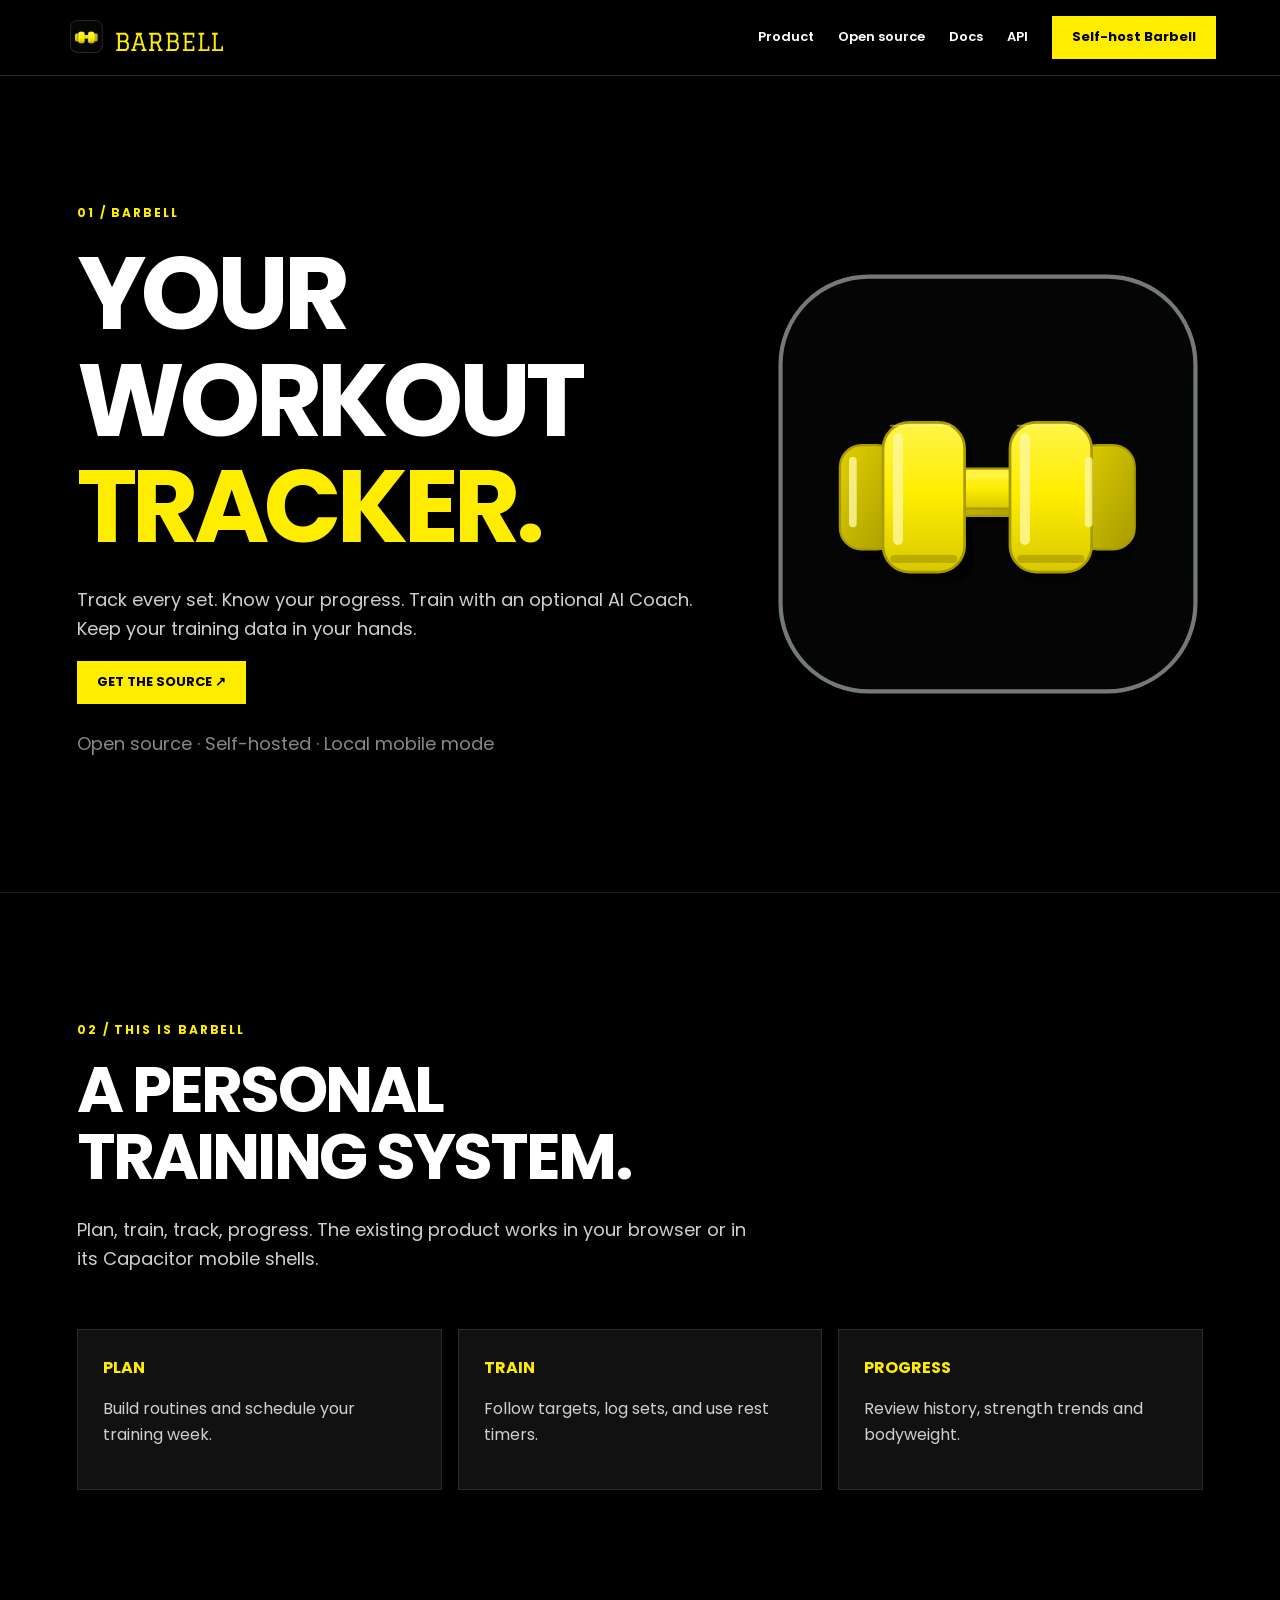
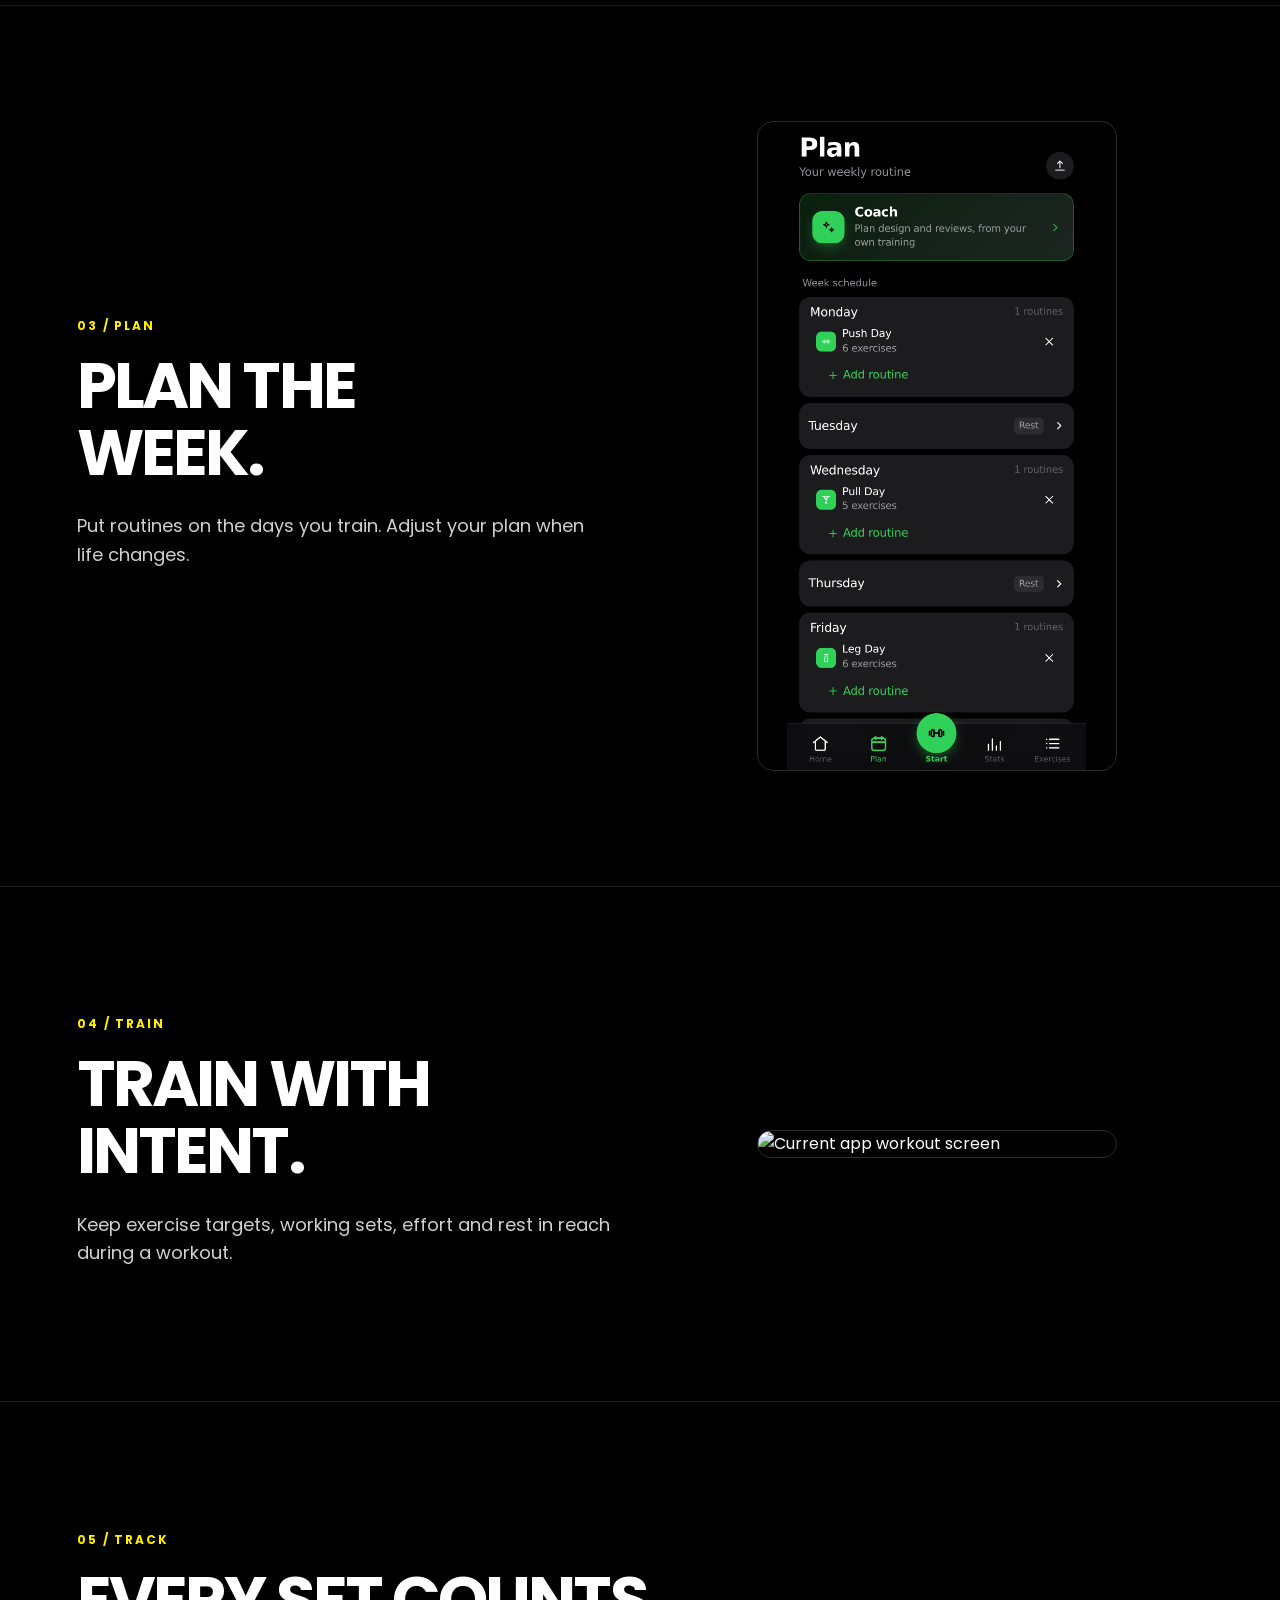
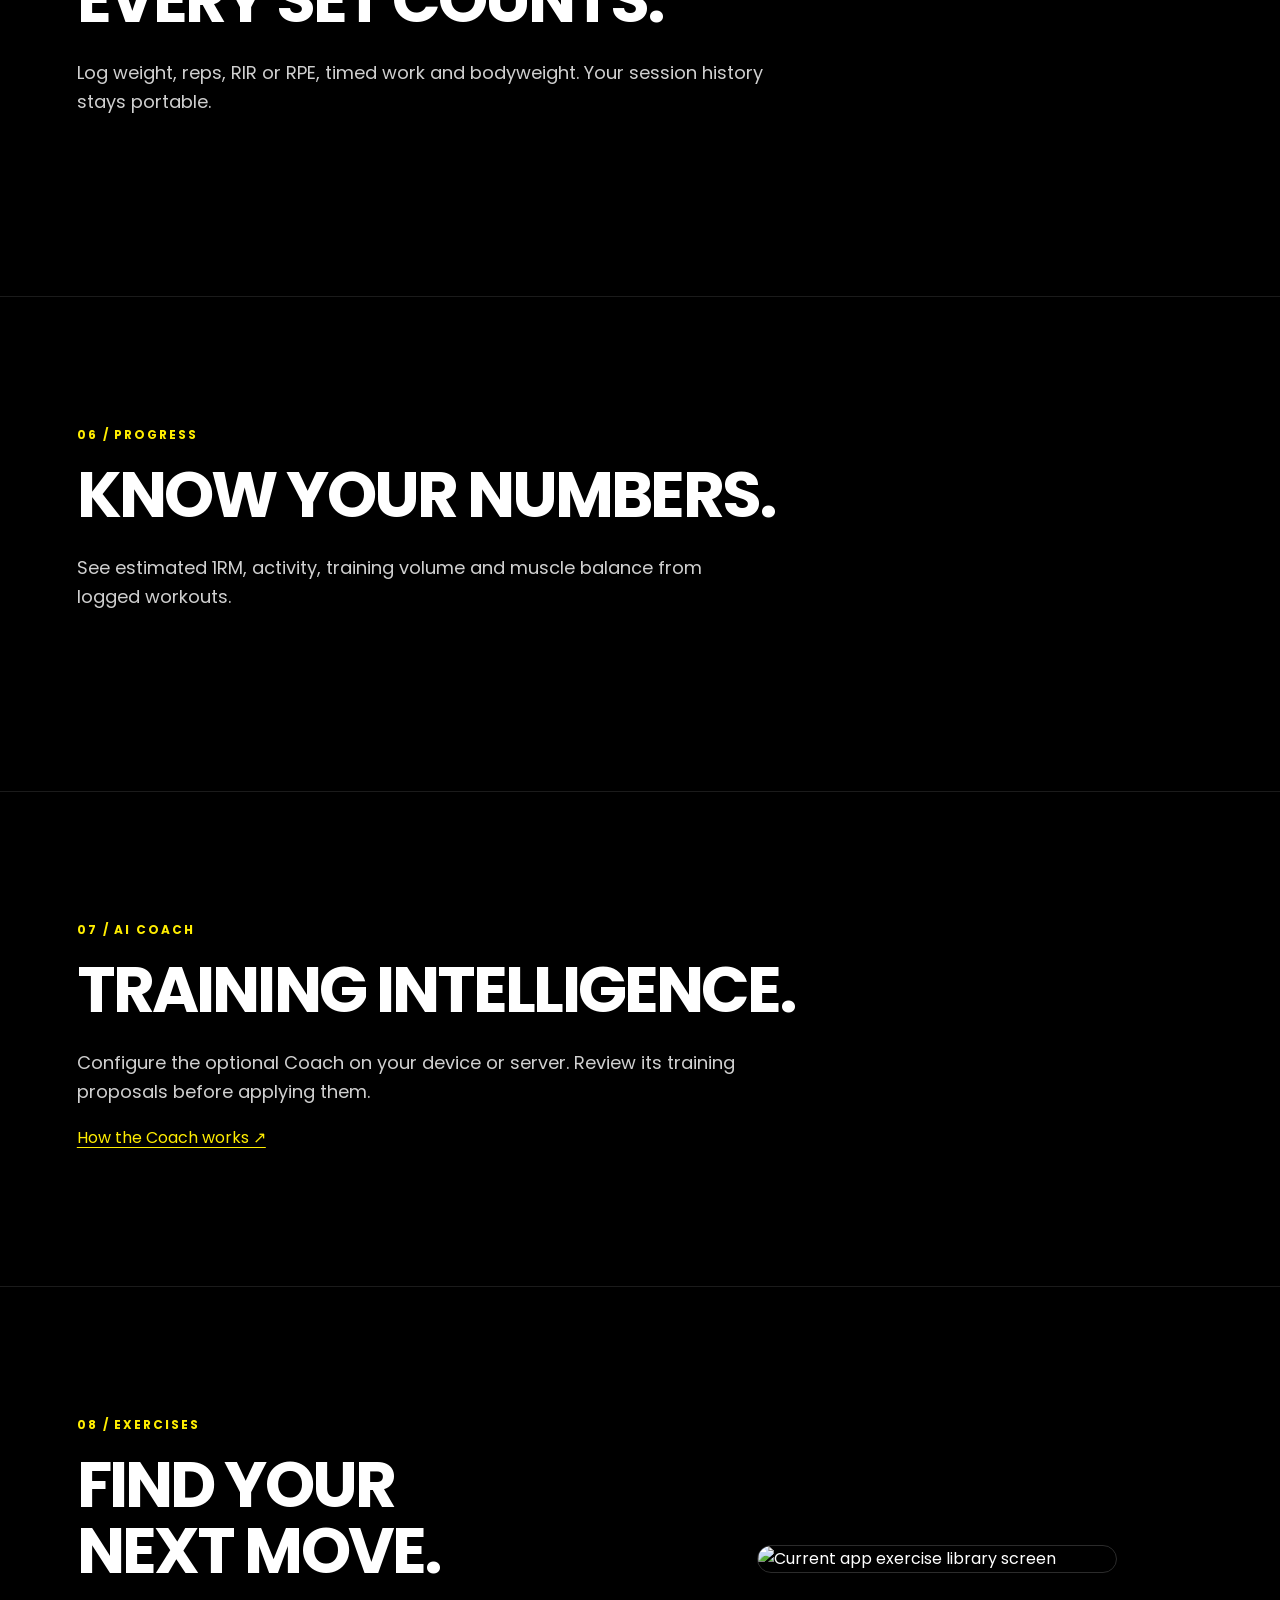
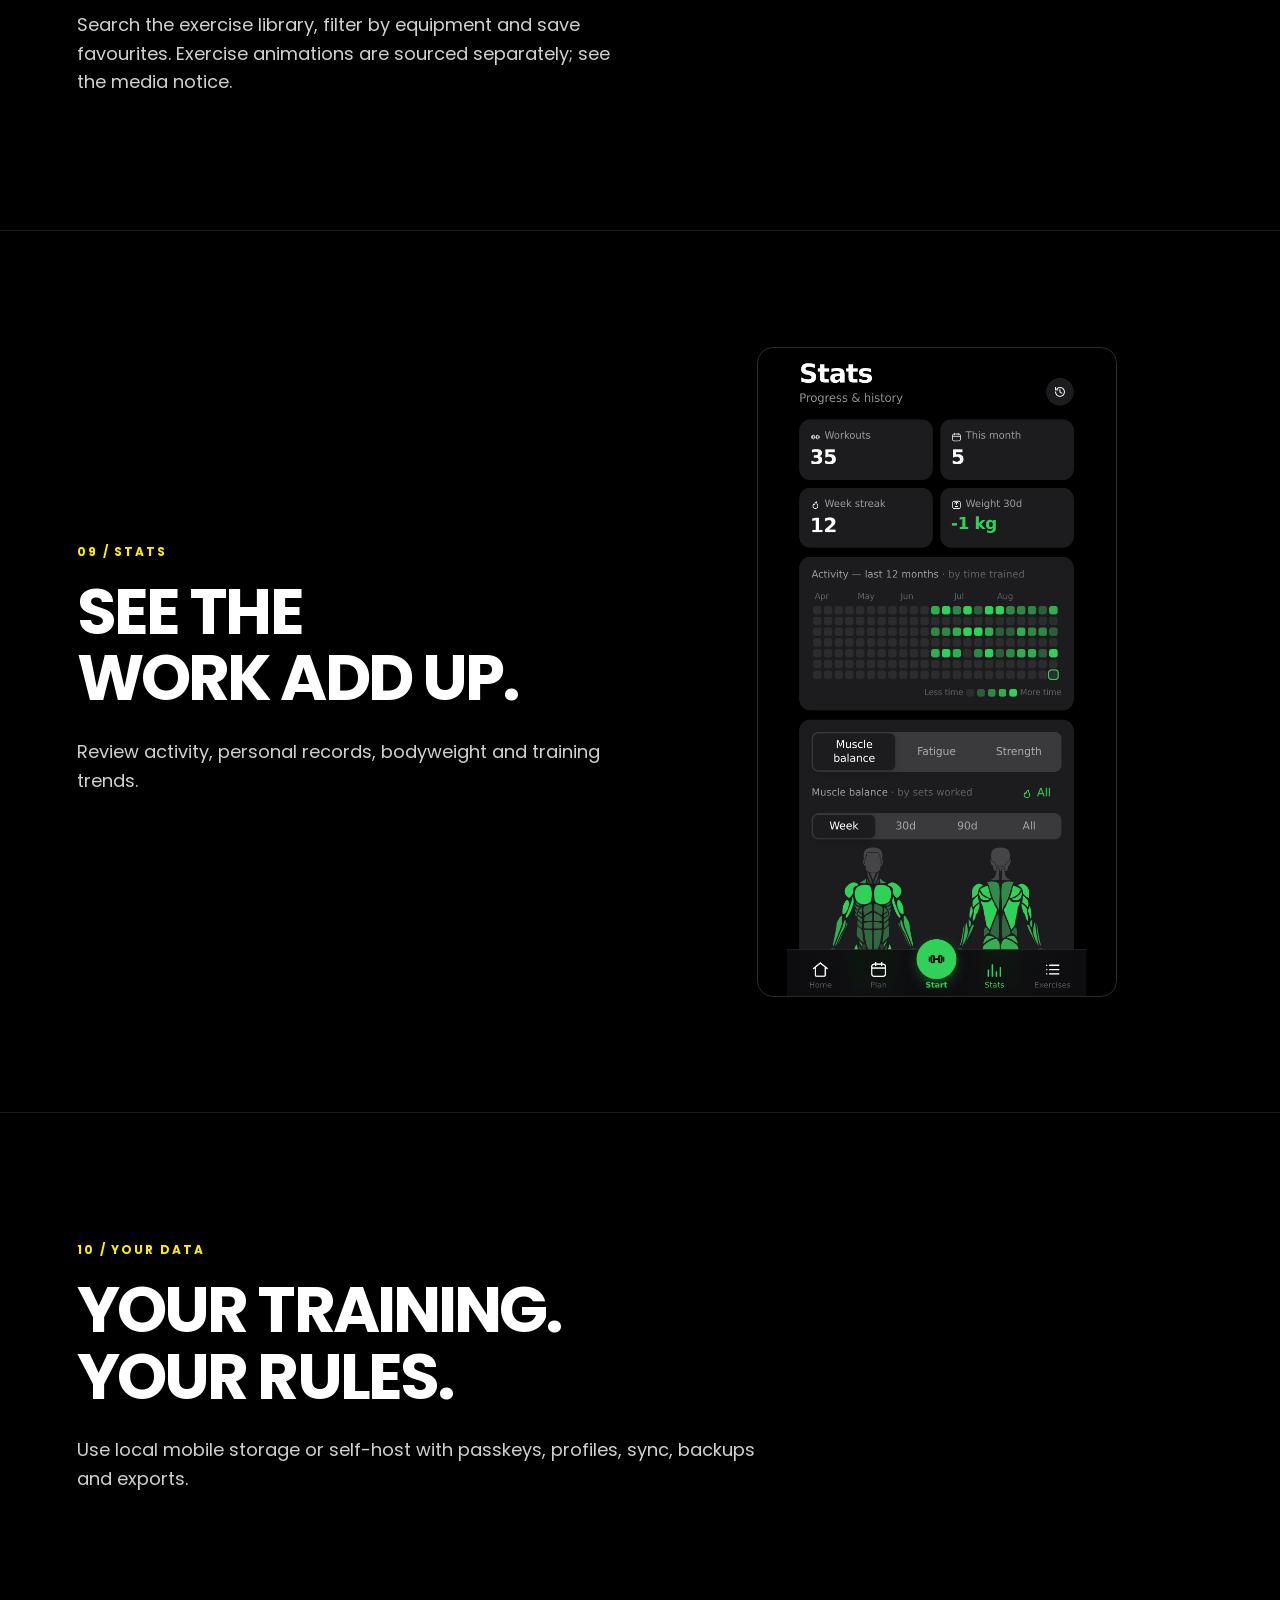
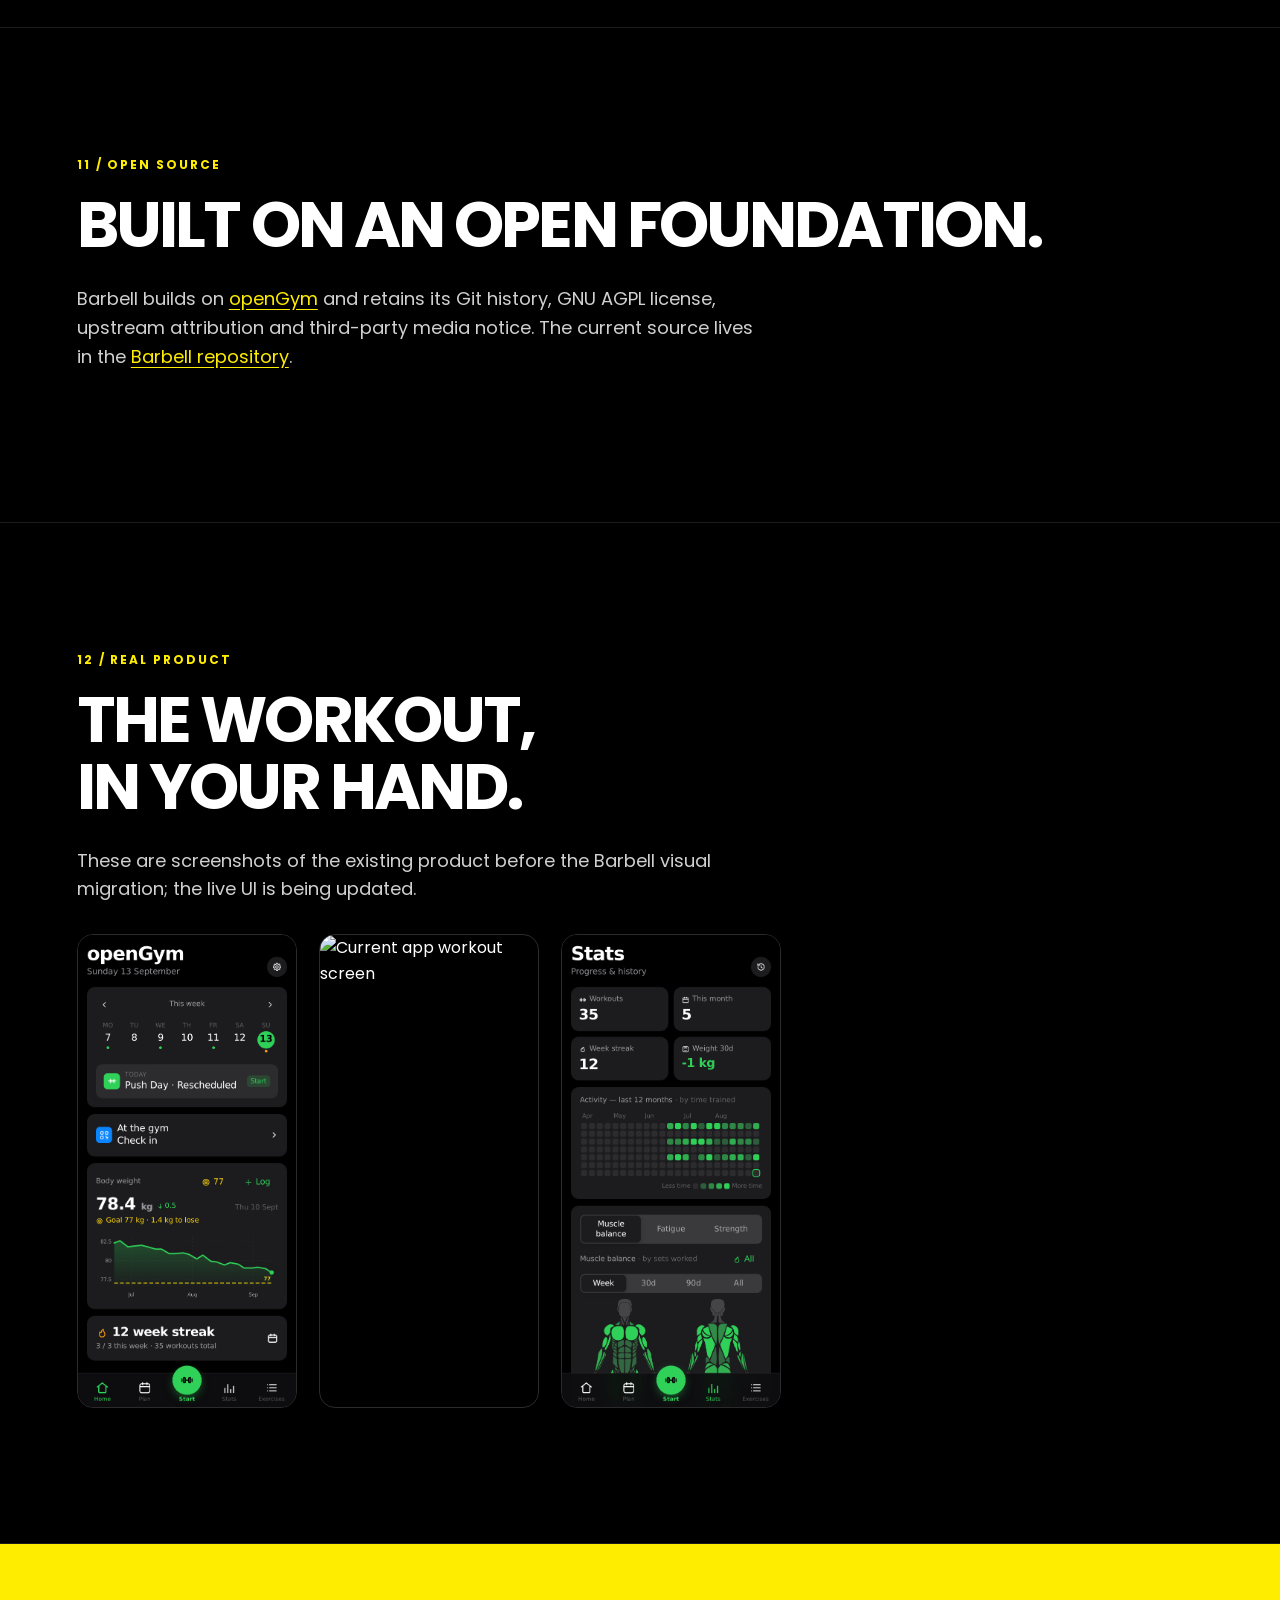
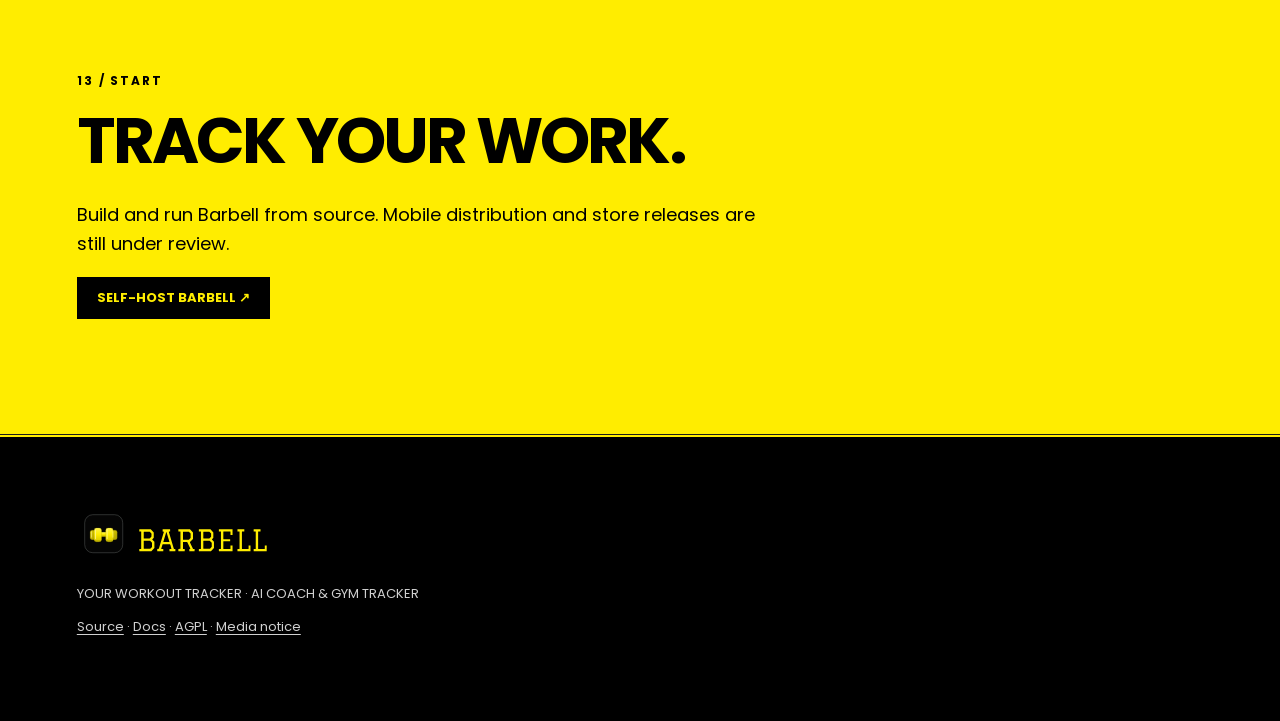
==== website/index.html @ 76e61030 "brand: update website and web/PWA metadata" ====
<!doctype html>
<html lang="en">
<head>
<meta charset="utf-8"><meta name="viewport" content="width=device-width,initial-scale=1">
<meta name="theme-color" content="#000000">
<meta name="description" content="BARBELL is your open-source workout tracker. Plan, train, track, progress, and own your data with local mode or self-hosting.">
<title>BARBELL — Your Workout Tracker</title>
<link rel="icon" href="icon-180.png" type="image/png"><link rel="apple-touch-icon" href="icon-180.png">
<link rel="stylesheet" href="barbell.css">
</head>
<body>
<nav class="nav" aria-label="Primary"><a href="/" class="brand"><img src="brand/barbell-horizontal-lockup.svg" alt="BARBELL"></a><div class="links"><a href="#product">Product</a><a href="#open-source">Open source</a><a href="docs.html">Docs</a><a href="api.html">API</a><a class="cta" href="https://github.com/mohammedsunainali/barbell#quick-start--self-host-barbell">Self-host Barbell</a></div></nav>
<main>
<section class="hero" id="top"><div><p class="kicker">01 / BARBELL</p><h1>YOUR WORKOUT<br><em>TRACKER.</em></h1><p class="lead">Track every set. Know your progress. Train with an optional AI Coach. Keep your training data in your hands.</p><a class="cta" href="https://github.com/mohammedsunainali/barbell#quick-start--self-host-barbell">GET THE SOURCE ↗</a><p class="fine">Open source · Self-hosted · Local mobile mode</p></div><img class="hero-mark" src="brand/barbell-icon-only.svg" alt="The Barbell icon"></section>
<section id="product"><p class="kicker">02 / THIS IS BARBELL</p><h2>A PERSONAL<br>TRAINING SYSTEM.</h2><p>Plan, train, track, progress. The existing product works in your browser or in its Capacitor mobile shells.</p><div class="three"><article><b>PLAN</b><p>Build routines and schedule your training week.</p></article><article><b>TRAIN</b><p>Follow targets, log sets, and use rest timers.</p></article><article><b>PROGRESS</b><p>Review history, strength trends and bodyweight.</p></article></div></section>
<section class="split" id="plan"><div><p class="kicker">03 / PLAN</p><h2>PLAN THE<br>WEEK.</h2><p>Put routines on the days you train. Adjust your plan when life changes.</p></div><img src="screens/plan.png" alt="Current app weekly plan screen" loading="lazy"></section>
<section class="split" id="train"><div><p class="kicker">04 / TRAIN</p><h2>TRAIN WITH<br>INTENT.</h2><p>Keep exercise targets, working sets, effort and rest in reach during a workout.</p></div><img src="screens/workout.png" alt="Current app workout screen" loading="lazy"></section>
<section id="track"><p class="kicker">05 / TRACK</p><h2>EVERY SET COUNTS.</h2><p>Log weight, reps, RIR or RPE, timed work and bodyweight. Your session history stays portable.</p></section>
<section id="progress"><p class="kicker">06 / PROGRESS</p><h2>KNOW YOUR NUMBERS.</h2><p>See estimated 1RM, activity, training volume and muscle balance from logged workouts.</p></section>
<section id="coach"><p class="kicker">07 / AI COACH</p><h2>TRAINING INTELLIGENCE.</h2><p>Configure the optional Coach on your device or server. Review its training proposals before applying them.</p><a class="text-link" href="docs.html#coach">How the Coach works ↗</a></section>
<section class="split" id="exercises"><div><p class="kicker">08 / EXERCISES</p><h2>FIND YOUR<br>NEXT MOVE.</h2><p>Search the exercise library, filter by equipment and save favourites. Exercise animations are sourced separately; see the media notice.</p></div><img src="screens/library.png" alt="Current app exercise library screen" loading="lazy"></section>
<section class="split" id="stats"><div><p class="kicker">09 / STATS</p><h2>SEE THE<br>WORK ADD UP.</h2><p>Review activity, personal records, bodyweight and training trends.</p></div><img src="screens/stats.png" alt="Current app statistics screen" loading="lazy"></section>
<section id="your-data"><p class="kicker">10 / YOUR DATA</p><h2>YOUR TRAINING.<br>YOUR RULES.</h2><p>Use local mobile storage or self-host with passkeys, profiles, sync, backups and exports.</p></section>
<section id="open-source"><p class="kicker">11 / OPEN SOURCE</p><h2>BUILT ON AN OPEN FOUNDATION.</h2><p>Barbell builds on <a class="text-link" href="https://github.com/DuarteSantos8/openGym">openGym</a> and retains its Git history, GNU AGPL license, upstream attribution and third-party media notice. The current source lives in the <a class="text-link" href="https://github.com/mohammedsunainali/barbell">Barbell repository</a>.</p></section>
<section id="screens"><p class="kicker">12 / REAL PRODUCT</p><h2>THE WORKOUT,<br>IN YOUR HAND.</h2><p>These are screenshots of the existing product before the Barbell visual migration; the live UI is being updated.</p><div class="screens"><img src="screens/home.png" alt="Current app home screen" loading="lazy"><img src="screens/workout.png" alt="Current app workout screen" loading="lazy"><img src="screens/stats.png" alt="Current app statistics screen" loading="lazy"></div></section>
<section class="final"><p class="kicker">13 / START</p><h2>TRACK YOUR WORK.</h2><p>Build and run Barbell from source. Mobile distribution and store releases are still under review.</p><a class="cta" href="https://github.com/mohammedsunainali/barbell#quick-start--self-host-barbell">SELF-HOST BARBELL ↗</a></section>
</main><footer><img src="brand/barbell-horizontal-lockup.svg" alt="BARBELL" width="210"><p>YOUR WORKOUT TRACKER · AI COACH &amp; GYM TRACKER</p><p><a href="https://github.com/mohammedsunainali/barbell">Source</a> · <a href="docs.html">Docs</a> · <a href="https://github.com/mohammedsunainali/barbell/blob/main/LICENSE">AGPL</a> · <a href="https://github.com/mohammedsunainali/barbell/blob/main/NOTICE.md">Media notice</a></p></footer>
</body></html>
---- website/barbell.css ----
@font-face{font-family:Poppins;src:url('fonts/poppins-400.woff2') format('woff2');font-weight:400;font-display:swap}
@font-face{font-family:Poppins;src:url('fonts/poppins-500.woff2') format('woff2');font-weight:500;font-display:swap}
@font-face{font-family:Poppins;src:url('fonts/poppins-600.woff2') format('woff2');font-weight:600;font-display:swap}
@font-face{font-family:Poppins;src:url('fonts/poppins-700.woff2') format('woff2');font-weight:700;font-display:swap}
:root{--yellow:#FFED00;--black:#000;--surface:#111;--border:#2B2B2B;--text:#fff;--muted:#D0D0D0;color-scheme:dark}
*{box-sizing:border-box}html{scroll-behavior:smooth}body{margin:0;background:var(--black);color:var(--text);font:400 16px/1.6 Poppins,sans-serif}a{color:inherit;text-decoration:none}a:focus-visible{outline:2px solid var(--yellow);outline-offset:4px}img{max-width:100%;height:auto}p{max-width:690px;color:var(--muted)}.nav{position:sticky;top:0;z-index:10;display:flex;align-items:center;justify-content:space-between;gap:24px;min-height:76px;padding:14px max(22px,5vw);border-bottom:1px solid var(--border);background:#000}.brand img{display:block;width:176px}.links{display:flex;align-items:center;gap:24px;font-size:13px;font-weight:600}.links>a:hover:not(.cta),.text-link:hover{color:var(--yellow)}.cta{display:inline-block;padding:13px 20px;background:var(--yellow);color:#000;font-size:13px;font-weight:700;line-height:1.25}.cta:hover{background:#FFF44A}main{max-width:1500px;margin:auto}section{padding:clamp(72px,9vw,136px) max(22px,6vw);border-bottom:1px solid #1B1B1B;min-height:55vh}.kicker{font-size:12px;color:var(--yellow);letter-spacing:.16em;font-weight:700}.hero{display:grid;grid-template-columns:1.2fr .8fr;align-items:center;gap:50px;min-height:80vh}.hero-mark{width:min(100%,520px);justify-self:end}.lead{font-size:clamp(18px,2vw,25px);max-width:660px}.fine{font-size:12px;margin-top:26px;color:#888}h1,h2{font-weight:700;line-height:1.04;letter-spacing:-.045em;margin:18px 0 26px;max-width:1000px}h1{font-size:clamp(52px,8vw,114px)}h2{font-size:clamp(39px,5vw,72px)}h1 em{font-style:normal;color:var(--yellow)}section>p:not(.kicker),section>div>p:not(.kicker){font-size:18px}.three{display:grid;grid-template-columns:repeat(3,1fr);gap:16px;margin-top:55px}.three article{padding:25px;background:var(--surface);border:1px solid var(--border)}.three b{color:var(--yellow)}.split{display:grid;grid-template-columns:1fr 1fr;align-items:center;gap:60px}.split img{width:min(360px,100%);max-height:650px;object-fit:contain;justify-self:center;border:1px solid var(--border);border-radius:16px}.text-link{color:var(--yellow);text-decoration:underline;text-underline-offset:4px}.screens{display:flex;gap:22px;overflow-x:auto;margin-top:30px;padding-bottom:20px}.screens img{width:220px;flex:none;border:1px solid var(--border);border-radius:16px}.final{background:var(--yellow);color:#000;min-height:48vh}.final .kicker,.final p{color:#000}.final .cta{background:#000;color:var(--yellow)}footer{padding:70px max(22px,6vw);border-top:2px solid var(--yellow)}footer p{font-size:13px}footer a{text-decoration:underline;text-underline-offset:3px}@media(max-width:760px){.nav{align-items:flex-start}.brand img{width:135px}.links{gap:12px;flex-wrap:wrap;justify-content:flex-end}.links>a:not(.cta){display:none}.hero,.split{grid-template-columns:1fr}.hero-mark{width:min(72vw,360px);justify-self:center}.three{grid-template-columns:1fr}section{min-height:auto}.split img{max-height:490px}h1{font-size:clamp(48px,11vw,82px)}}@media(prefers-reduced-motion:reduce){html{scroll-behavior:auto}}
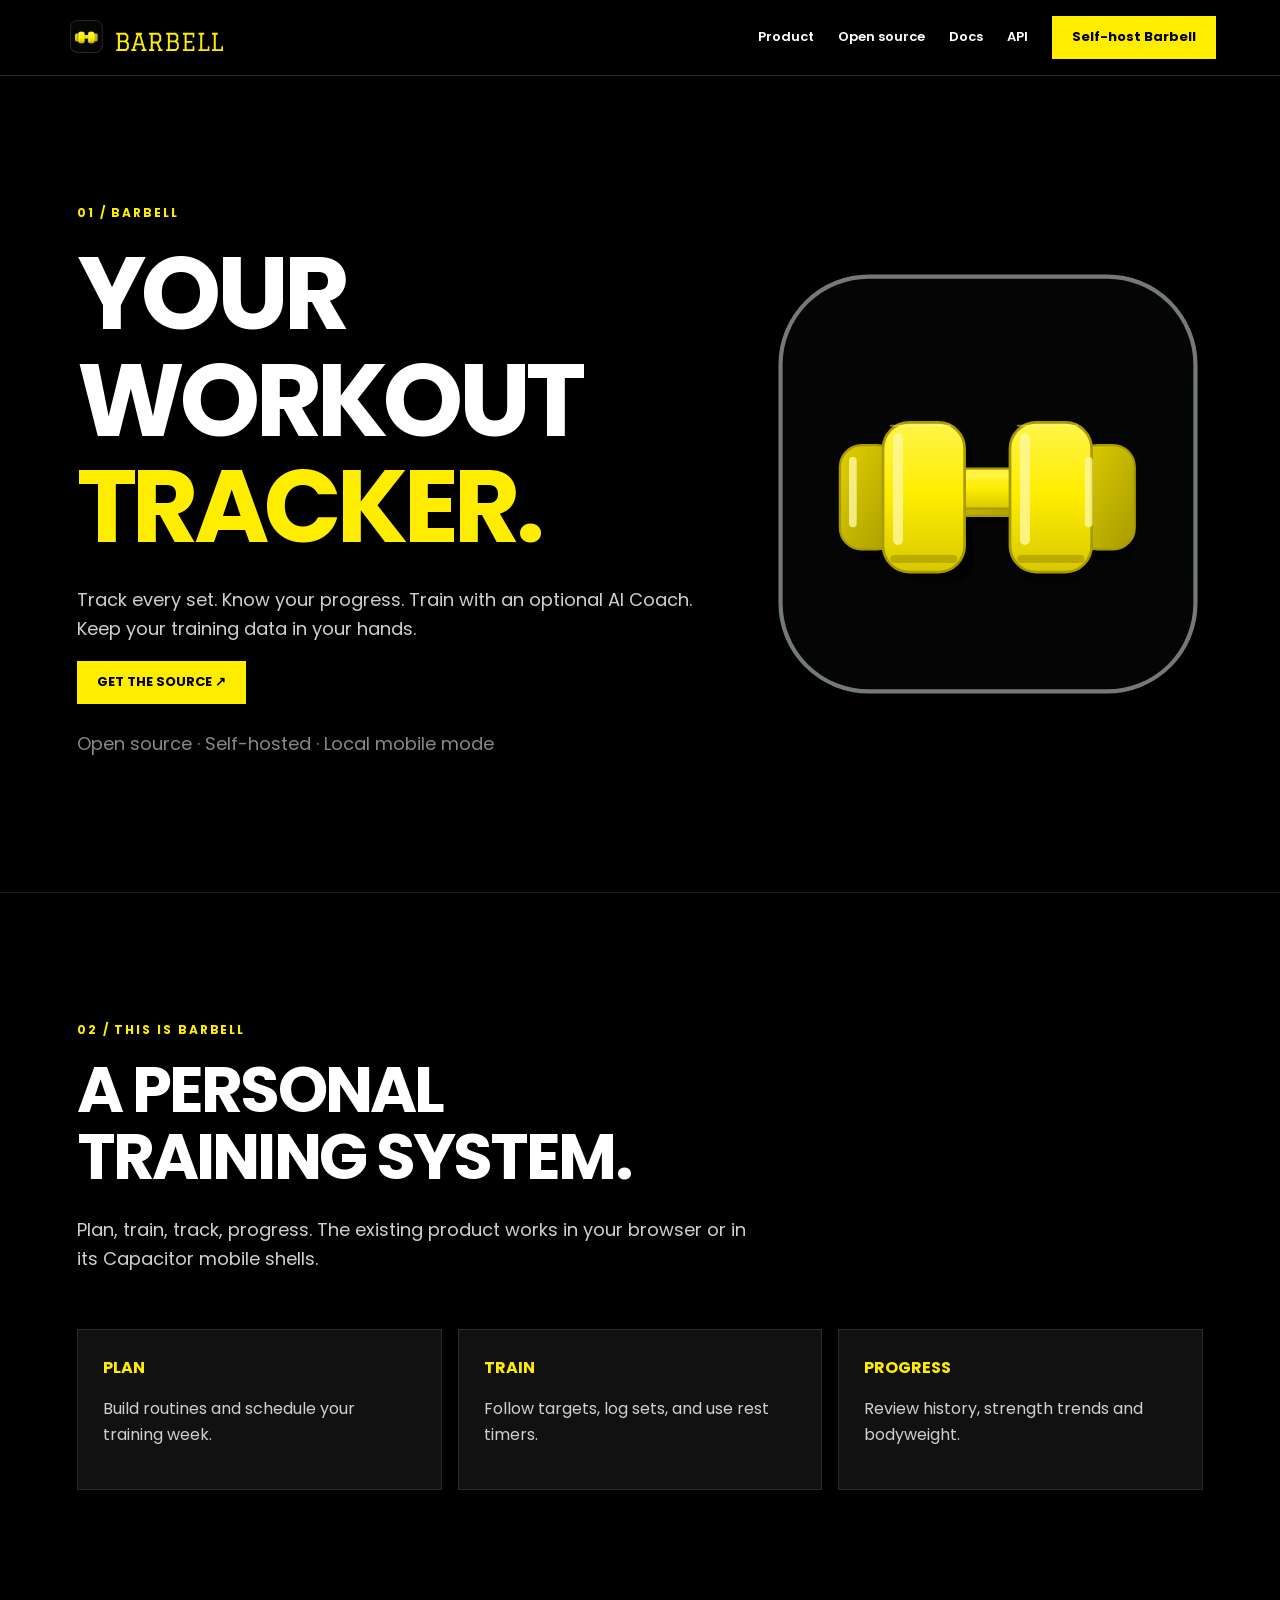
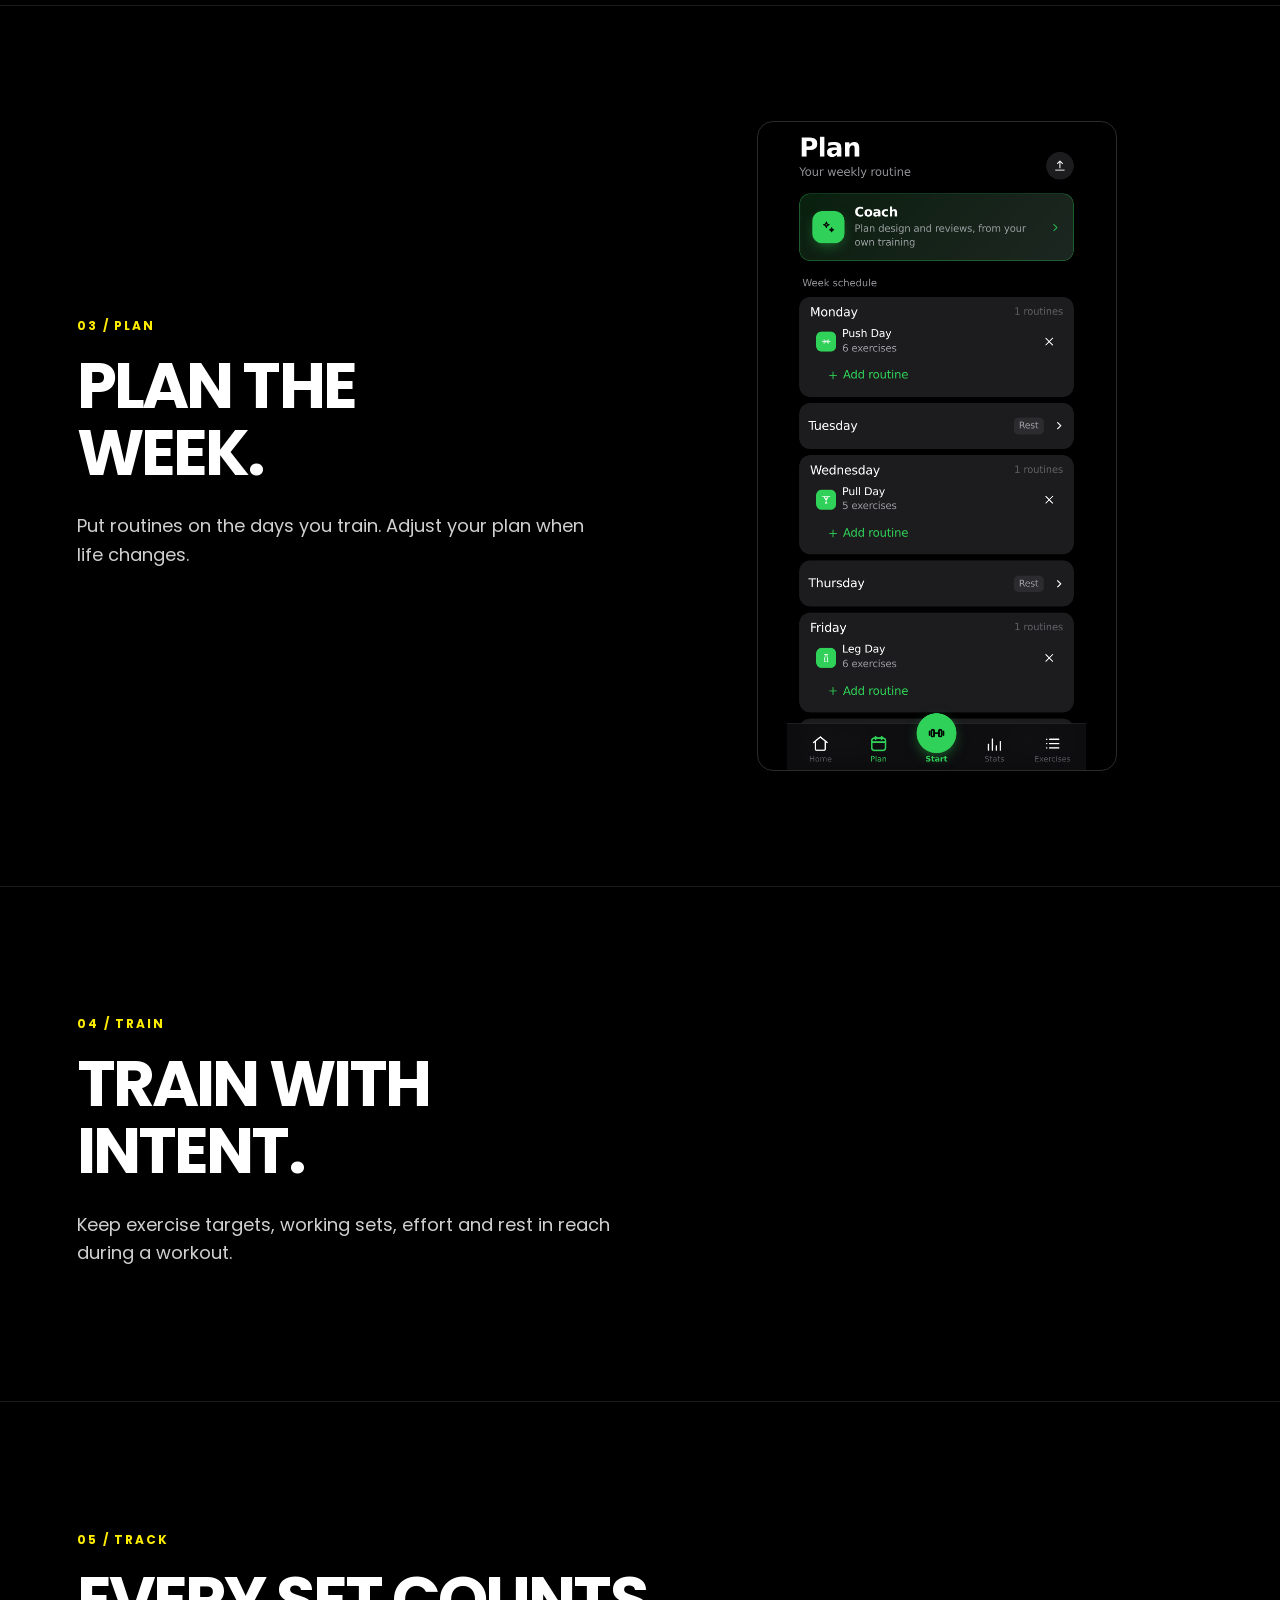
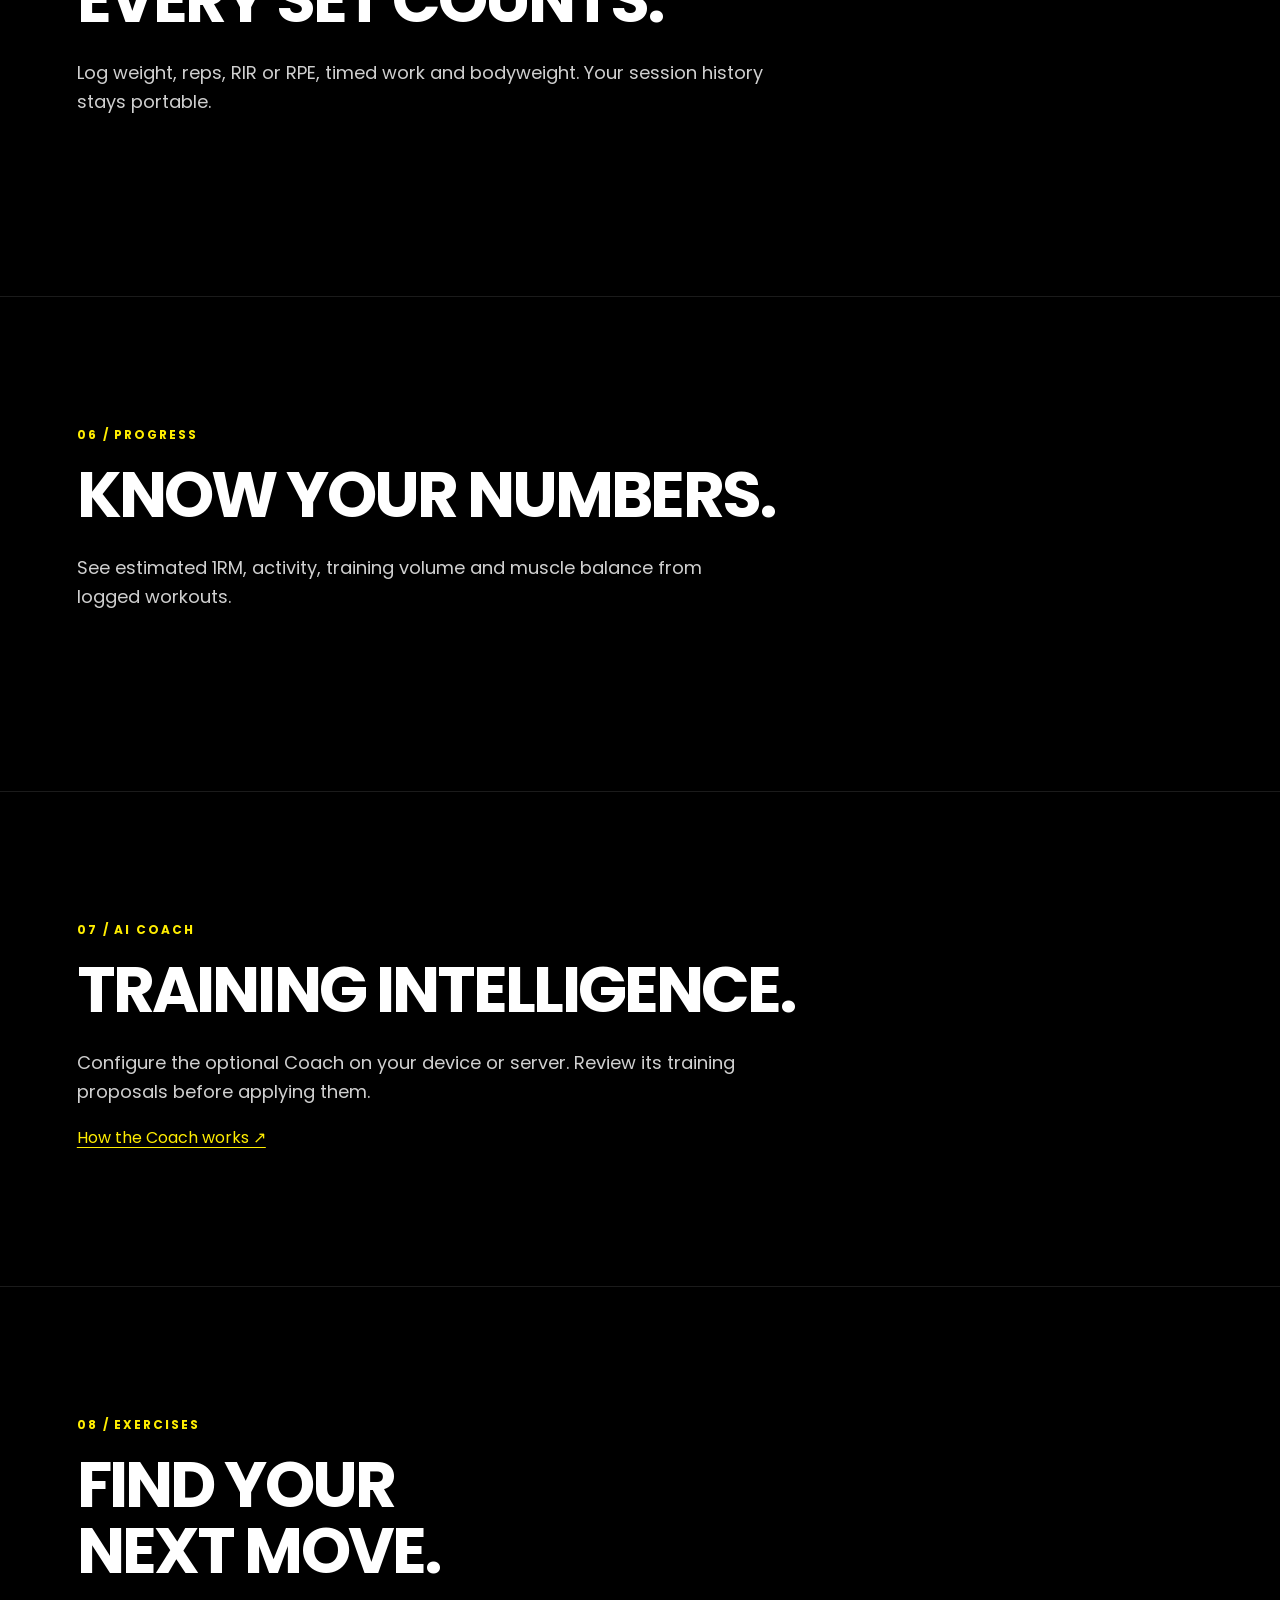
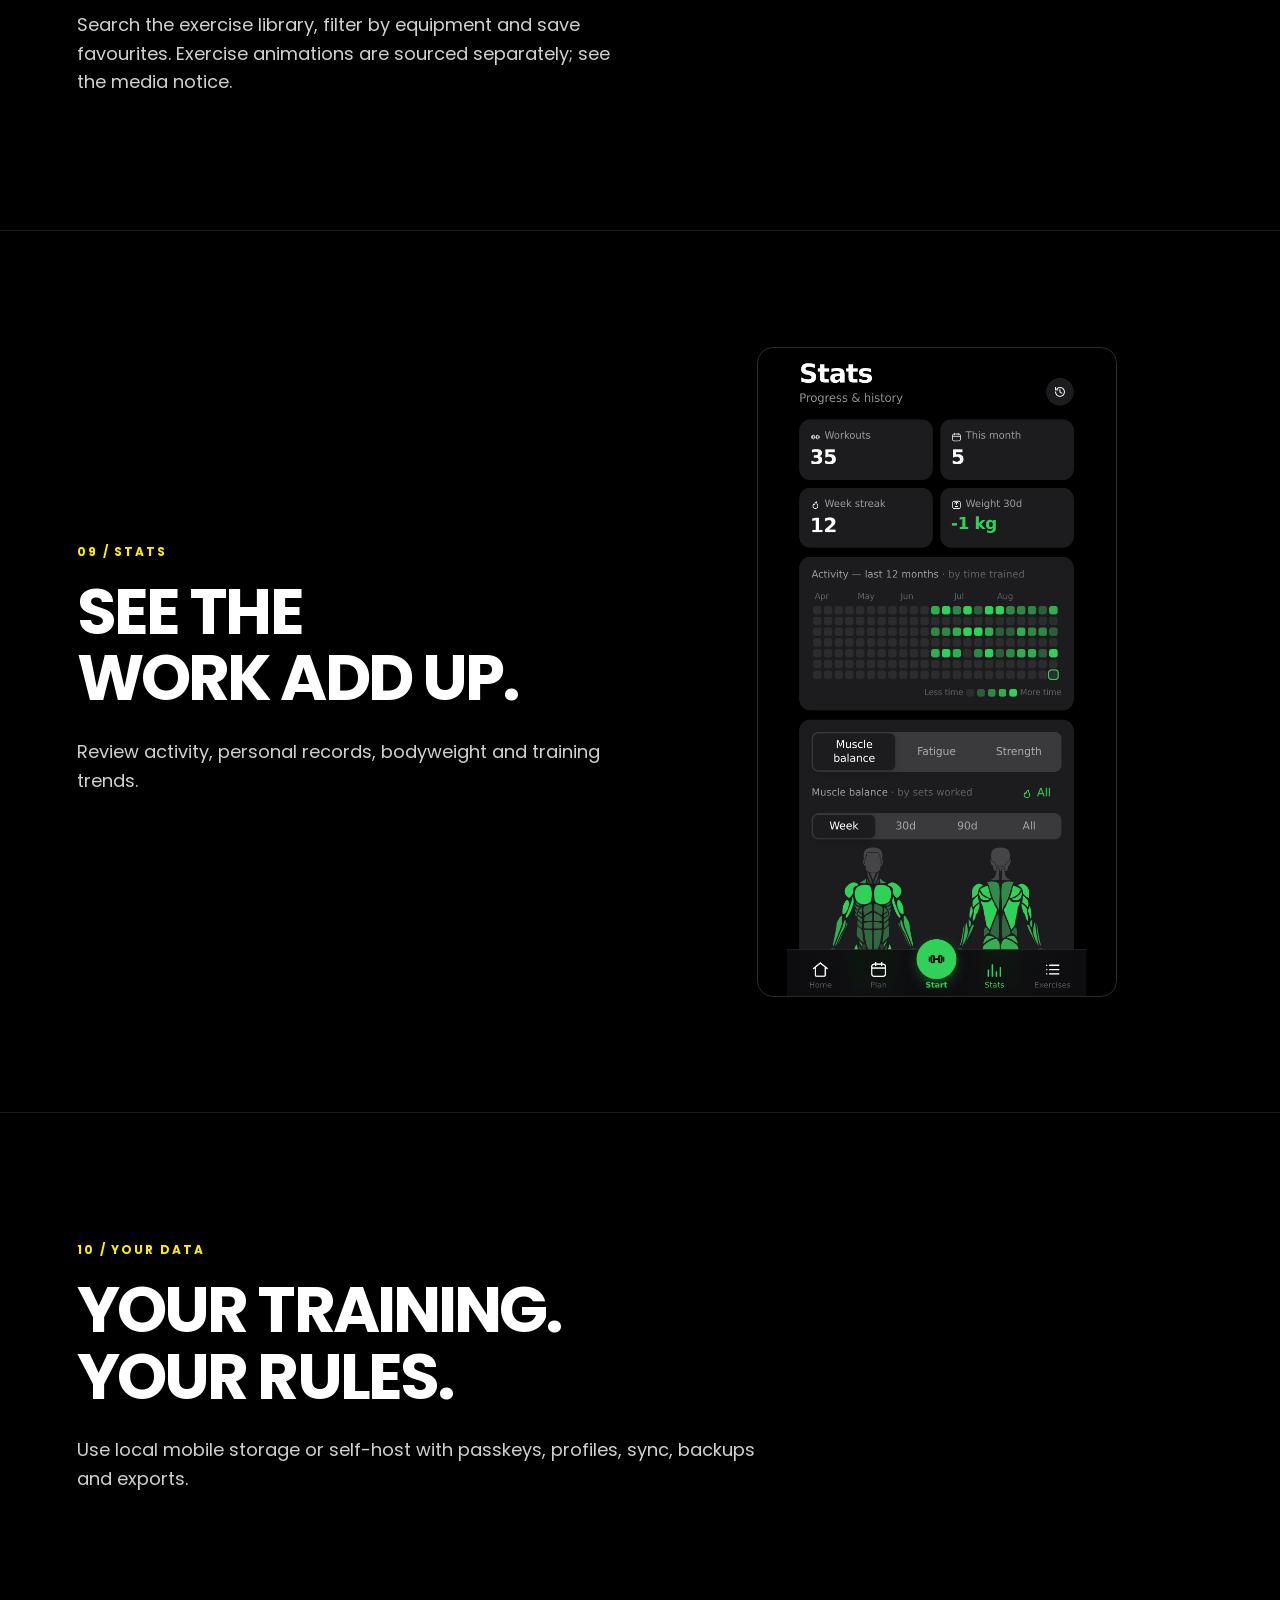
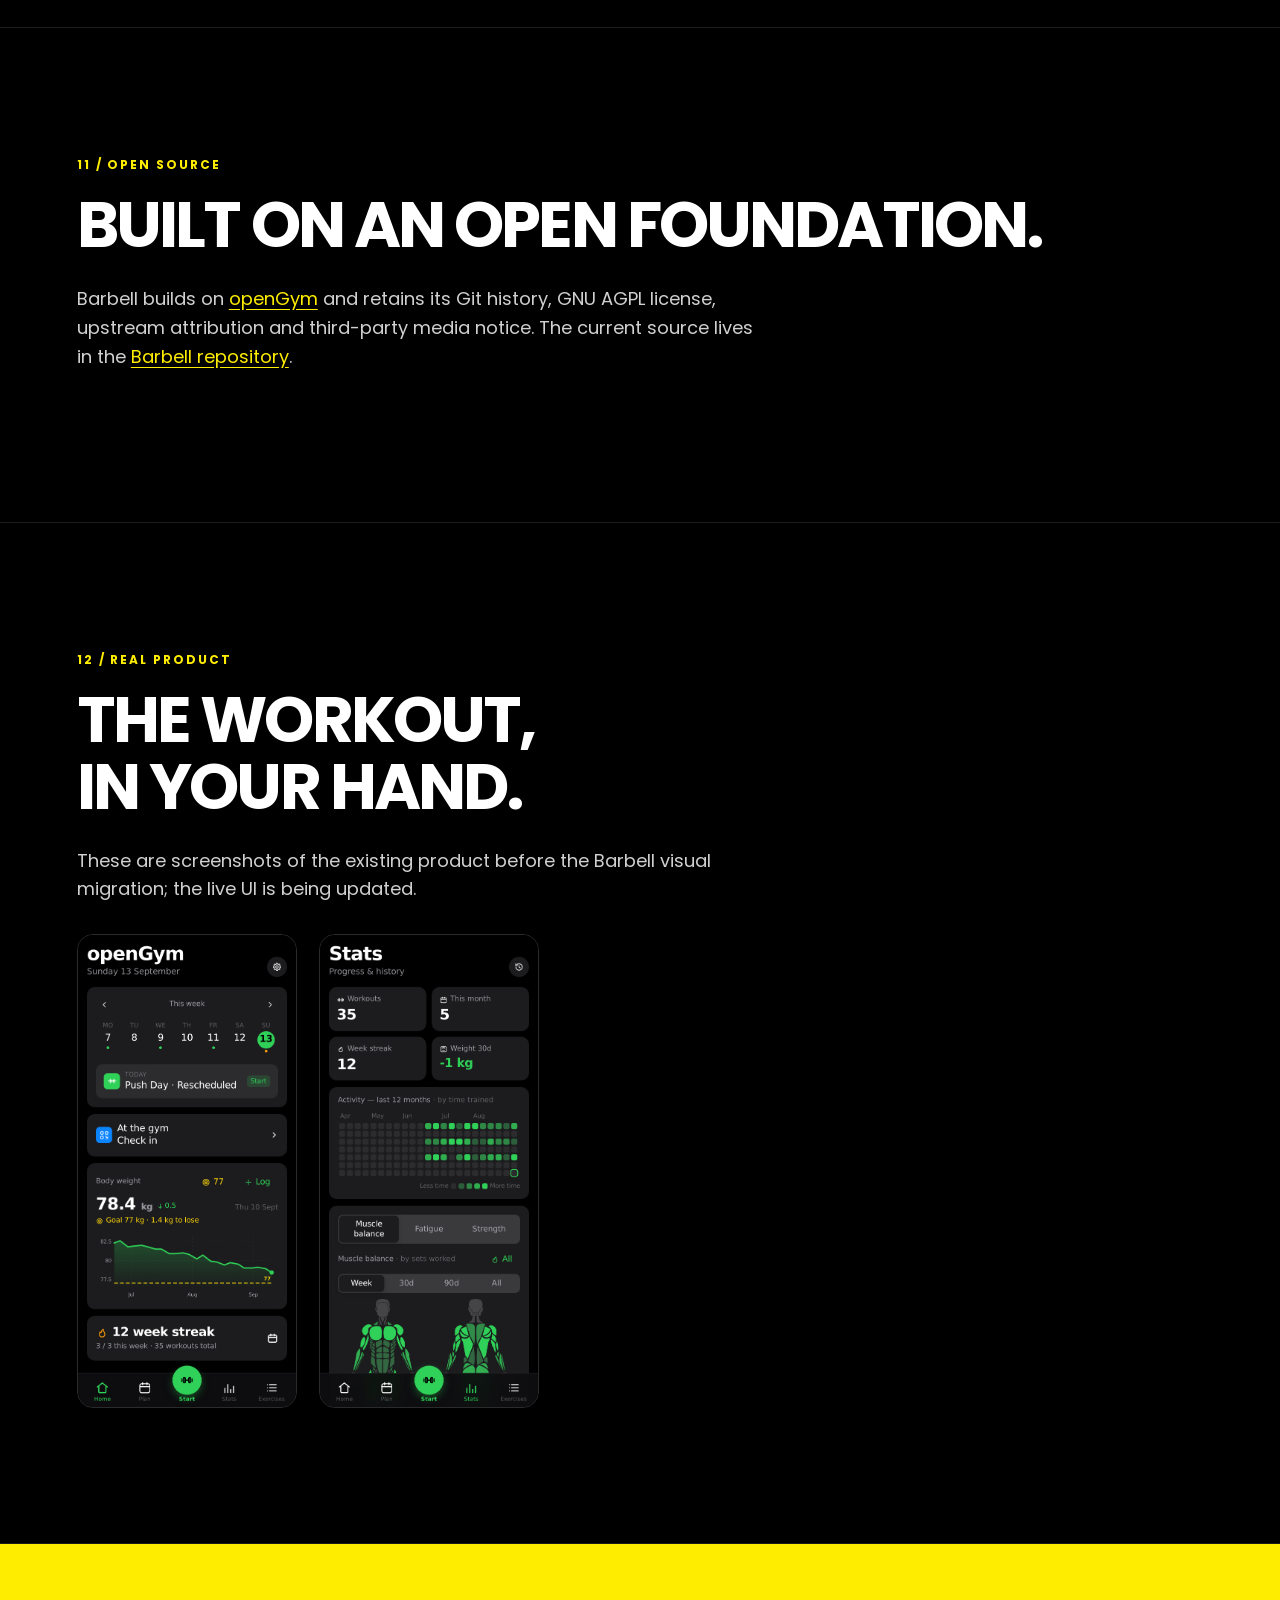
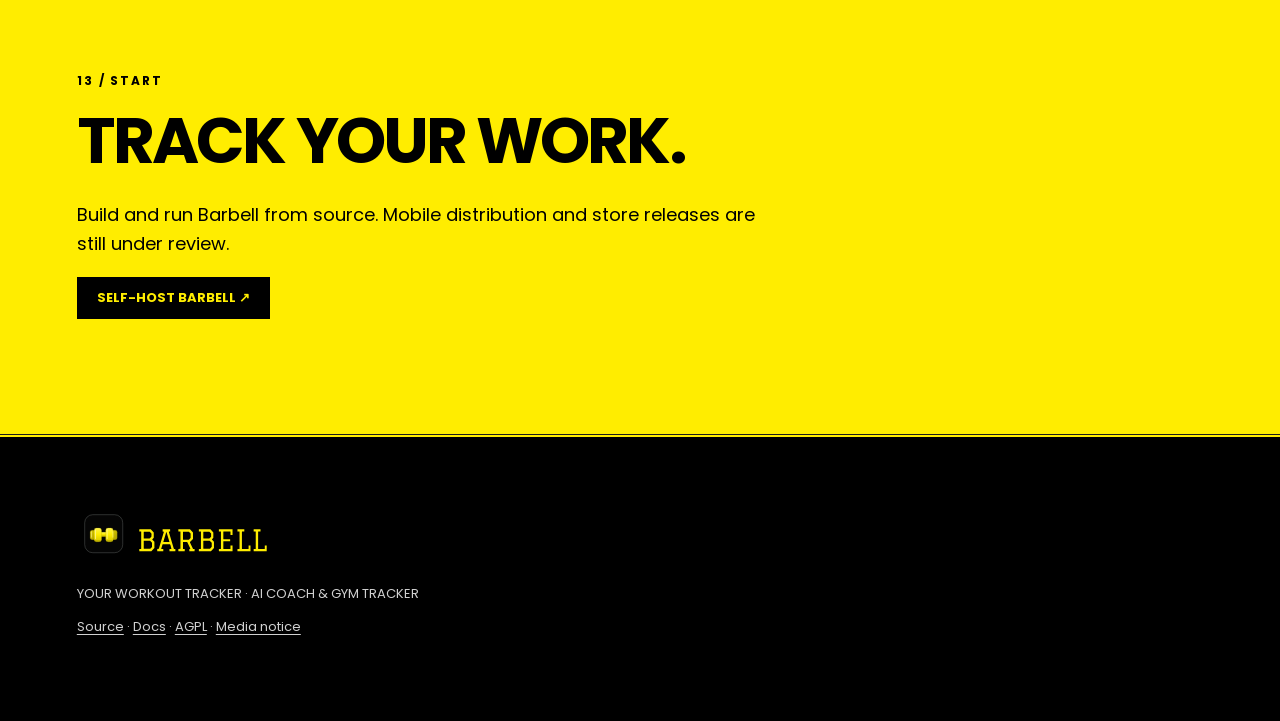
==== commit b536c27d: "brand: exclude third-party exercise artwork from marketing screenshots" ====
--- a/website/index.html
+++ b/website/index.html
@@ -14,15 +14,15 @@
 <section class="hero" id="top"><div><p class="kicker">01 / BARBELL</p><h1>YOUR WORKOUT<br><em>TRACKER.</em></h1><p class="lead">Track every set. Know your progress. Train with an optional AI Coach. Keep your training data in your hands.</p><a class="cta" href="https://github.com/mohammedsunainali/barbell#quick-start--self-host-barbell">GET THE SOURCE ↗</a><p class="fine">Open source · Self-hosted · Local mobile mode</p></div><img class="hero-mark" src="brand/barbell-icon-only.svg" alt="The Barbell icon"></section>
 <section id="product"><p class="kicker">02 / THIS IS BARBELL</p><h2>A PERSONAL<br>TRAINING SYSTEM.</h2><p>Plan, train, track, progress. The existing product works in your browser or in its Capacitor mobile shells.</p><div class="three"><article><b>PLAN</b><p>Build routines and schedule your training week.</p></article><article><b>TRAIN</b><p>Follow targets, log sets, and use rest timers.</p></article><article><b>PROGRESS</b><p>Review history, strength trends and bodyweight.</p></article></div></section>
 <section class="split" id="plan"><div><p class="kicker">03 / PLAN</p><h2>PLAN THE<br>WEEK.</h2><p>Put routines on the days you train. Adjust your plan when life changes.</p></div><img src="screens/plan.png" alt="Current app weekly plan screen" loading="lazy"></section>
-<section class="split" id="train"><div><p class="kicker">04 / TRAIN</p><h2>TRAIN WITH<br>INTENT.</h2><p>Keep exercise targets, working sets, effort and rest in reach during a workout.</p></div><img src="screens/workout.png" alt="Current app workout screen" loading="lazy"></section>
+<section class="split" id="train"><div><p class="kicker">04 / TRAIN</p><h2>TRAIN WITH<br>INTENT.</h2><p>Keep exercise targets, working sets, effort and rest in reach during a workout.</p></div></section>
 <section id="track"><p class="kicker">05 / TRACK</p><h2>EVERY SET COUNTS.</h2><p>Log weight, reps, RIR or RPE, timed work and bodyweight. Your session history stays portable.</p></section>
 <section id="progress"><p class="kicker">06 / PROGRESS</p><h2>KNOW YOUR NUMBERS.</h2><p>See estimated 1RM, activity, training volume and muscle balance from logged workouts.</p></section>
 <section id="coach"><p class="kicker">07 / AI COACH</p><h2>TRAINING INTELLIGENCE.</h2><p>Configure the optional Coach on your device or server. Review its training proposals before applying them.</p><a class="text-link" href="docs.html#coach">How the Coach works ↗</a></section>
-<section class="split" id="exercises"><div><p class="kicker">08 / EXERCISES</p><h2>FIND YOUR<br>NEXT MOVE.</h2><p>Search the exercise library, filter by equipment and save favourites. Exercise animations are sourced separately; see the media notice.</p></div><img src="screens/library.png" alt="Current app exercise library screen" loading="lazy"></section>
+<section class="split" id="exercises"><div><p class="kicker">08 / EXERCISES</p><h2>FIND YOUR<br>NEXT MOVE.</h2><p>Search the exercise library, filter by equipment and save favourites. Exercise animations are sourced separately; see the media notice.</p></div></section>
 <section class="split" id="stats"><div><p class="kicker">09 / STATS</p><h2>SEE THE<br>WORK ADD UP.</h2><p>Review activity, personal records, bodyweight and training trends.</p></div><img src="screens/stats.png" alt="Current app statistics screen" loading="lazy"></section>
 <section id="your-data"><p class="kicker">10 / YOUR DATA</p><h2>YOUR TRAINING.<br>YOUR RULES.</h2><p>Use local mobile storage or self-host with passkeys, profiles, sync, backups and exports.</p></section>
 <section id="open-source"><p class="kicker">11 / OPEN SOURCE</p><h2>BUILT ON AN OPEN FOUNDATION.</h2><p>Barbell builds on <a class="text-link" href="https://github.com/DuarteSantos8/openGym">openGym</a> and retains its Git history, GNU AGPL license, upstream attribution and third-party media notice. The current source lives in the <a class="text-link" href="https://github.com/mohammedsunainali/barbell">Barbell repository</a>.</p></section>
-<section id="screens"><p class="kicker">12 / REAL PRODUCT</p><h2>THE WORKOUT,<br>IN YOUR HAND.</h2><p>These are screenshots of the existing product before the Barbell visual migration; the live UI is being updated.</p><div class="screens"><img src="screens/home.png" alt="Current app home screen" loading="lazy"><img src="screens/workout.png" alt="Current app workout screen" loading="lazy"><img src="screens/stats.png" alt="Current app statistics screen" loading="lazy"></div></section>
+<section id="screens"><p class="kicker">12 / REAL PRODUCT</p><h2>THE WORKOUT,<br>IN YOUR HAND.</h2><p>These are screenshots of the existing product before the Barbell visual migration; the live UI is being updated.</p><div class="screens"><img src="screens/home.png" alt="Current app home screen" loading="lazy"><img src="screens/stats.png" alt="Current app statistics screen" loading="lazy"></div></section>
 <section class="final"><p class="kicker">13 / START</p><h2>TRACK YOUR WORK.</h2><p>Build and run Barbell from source. Mobile distribution and store releases are still under review.</p><a class="cta" href="https://github.com/mohammedsunainali/barbell#quick-start--self-host-barbell">SELF-HOST BARBELL ↗</a></section>
 </main><footer><img src="brand/barbell-horizontal-lockup.svg" alt="BARBELL" width="210"><p>YOUR WORKOUT TRACKER · AI COACH &amp; GYM TRACKER</p><p><a href="https://github.com/mohammedsunainali/barbell">Source</a> · <a href="docs.html">Docs</a> · <a href="https://github.com/mohammedsunainali/barbell/blob/main/LICENSE">AGPL</a> · <a href="https://github.com/mohammedsunainali/barbell/blob/main/NOTICE.md">Media notice</a></p></footer>
 </body></html>
